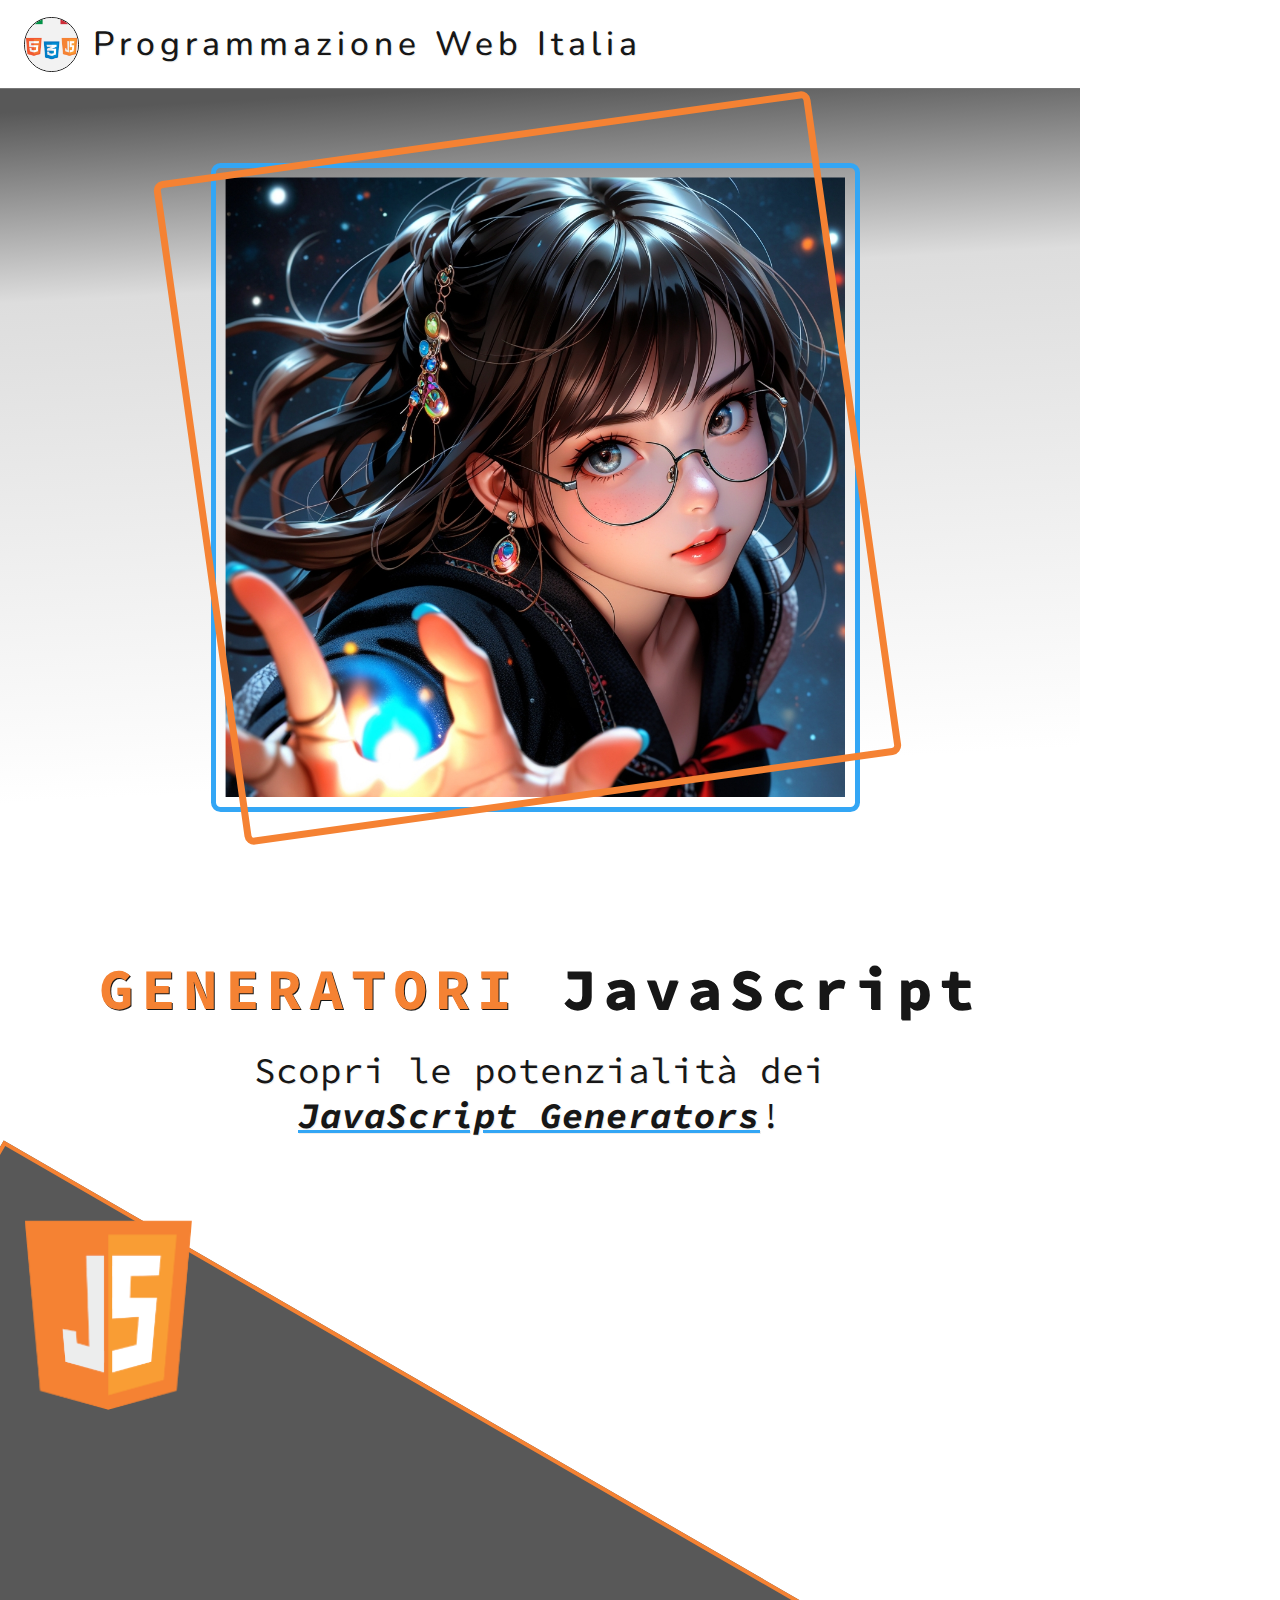
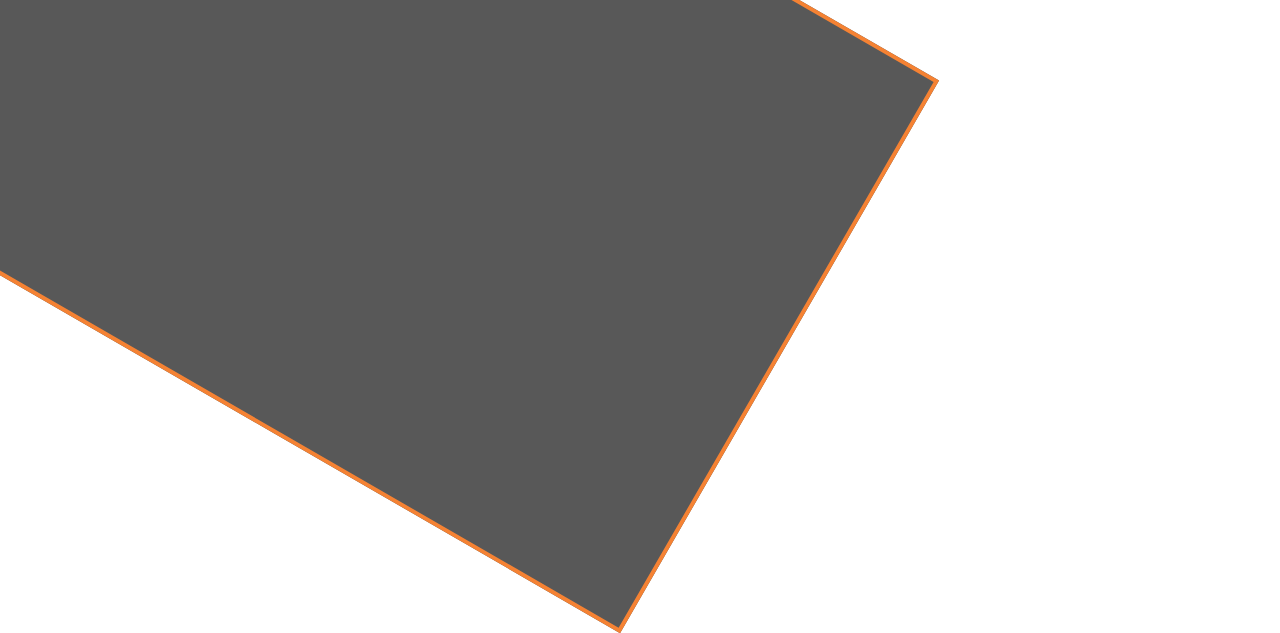
==== index.html @ 886243f4 "Template ver alpha done" ====
<!DOCTYPE html>
<html lang="it">
<head>
  <meta charset="UTF-8">
  <meta name="viewport" content="width=device-width, initial-scale=1.0">
  <base href="./">
  <title></title>
  <link rel="stylesheet" href="style.css">

  <link rel="preconnect" href="https://fonts.googleapis.com">
  <link rel="preconnect" href="https://fonts.gstatic.com" crossorigin>
  <link href="https://fonts.googleapis.com/css2?family=Nunito:ital,wght@0,200..1000;1,200..1000&display=swap" rel="stylesheet">
  <link href="https://fonts.googleapis.com/css2?family=Source+Code+Pro:ital,wght@0,200..900;1,200..900&display=swap" rel="stylesheet">

</head>
<body>
    <header>
      <img src="./imgs/logo.png" alt="">
      <span>Programmazione Web Italia</span>
    </header>
    <main>
      <div class="left">
        <h1><span>Generatori</span> JavaScript</h1>
        <h2>Scopri le potenzialità dei <br><em>JavaScript Generators</em>!</h2>
        <!-- <div>
          <a class="btn" href="">Scopri l'articolo!</a>
        </div> -->
      </div>
      <div class="right">
        <img src="./imgs/marisa.jpg" alt="">
        <div id="img"> </div>
      </div>
    </main>
    <footer>
      <img src="./imgs/icons/js-min.png" alt="">
      <span></span>
    </footer>
</body>
</html>
---- style.css ----
@import 'icons.css';

:root {
  --black: #171717;
  --gray: #585858;
  --white: #EEEEEE;
  --blue: #5180df;
  --red: #dd2e2e;
  --orange: #ca6303;
  --green: #3b6936;

  --html: #ef5931;
  --css: #00649e; /*#9e3a00*/
  --js: #f58233; /*33a6f5*/
  --eng: #f9bc10;
  --node: #026e00;
  --coding: #999999;
  --sec: #96d1f3;

  --topic: var(--js);
  --cipot: #33a6f5;

  --footer: #255877;
  --footer-height: 2.4rem;

  --small: .3rem;
  --medium: .7rem;
  --large: 1rem;
  --x-large: 2rem;

  --font-size-bigger: 2.4rem;
  --font-size-big: 1.4rem;
  --font-size-small: .75rem;

  --border-radius-small: .3rem;

  --first-color: var(--blue);
  --second-color: var(--orange);

  --doc-width: 1080px;
  --doc-height: 1350px;

  --css-property: #6f87c9;
  --css-value: #d85858;
}

.code {
  font-family: monospace;
  margin: var(--large) 0;

  color: var(--white);
  background-color: var(--black);
  width: 60%;
  border-radius: var(--border-radius-small);
  padding: var(--medium);
  border-left: 2px solid var(--gray);
  border-top: 2px solid var(--gray);

  span.css-property {
    color: var(--css-property);
  }
  span.css-value {
    color: var(--css-value);
  }
}

html {
  font-family: "Nunito", sans-serif;
  font-size: 24px;
}

body {
  padding: 0;
  margin: 0;
  color: var(--black);
  width: 100%;
  background-image: url('');
  background-repeat: no-repeat;
  background-position: 50% 0%;
  background-size: cover;
  position: relative;
}
body {
  height: var(--doc-height);
  width: var(--doc-width);
  overflow-y: hidden;

  display: flex;
  flex-direction: column;
  justify-content: space-between;

  background-color: transparent;

  /* background: rgb(88,88,88);
  background: linear-gradient(177deg, rgba(88,88,88,1) 12%, rgba(255,255,255,1) 25%) */
  
}


h1 {
  font-size: var(--font-size-bigger);
  line-height: 100%;
  margin: 0;
  text-shadow: 0 2px var(--white);
}

small {
  display: block;
  font-size: var(--font-size-small);
  font-weight: normal;
}

em {
  font-weight: bold;
  text-decoration: var(--cipot) underline;
}

li {
  list-style-type: none;
  margin: var(--large) 0;
}

a {
  color: inherit;
}



/*MAIN*/
main {
  display: flex;
  flex-direction: column-reverse;
  justify-content: space-around;
  align-items: center;
  flex-grow: 1;
  font-family: "Source Code Pro", monospace;
  text-shadow: 1px 1px var(--black);
  background: rgb(88,88,88);
  background: linear-gradient(177deg, rgba(88,88,88,1) 2%, rgba(221,221,221,1) 18%, rgba(255,255,255,0) 60%);
}
main h1 {
  text-shadow: 1px 1px var(--black);
  letter-spacing: 7px;
  margin-bottom: var(--medium);
}
main h2 {
  font-weight: 400;
  color: var(--black);
  text-shadow: 1px 1px var(--white);
}
main h2 span {
  font-weight: bold;
}
main h1 span {
  color: var(--topic);
  text-transform: uppercase;
}
main .left {
  margin-top: -5rem;
  text-align: center;
  margin-top: 1.2rem;
}
main .right {
  position: relative;
  margin-top: .7rem;
  margin-right: 0.4rem;
}
main img {
  position: relative;
  border: 5px solid var(--cipot);
  padding: .4rem;
  border-radius: .4rem;
  width: 620px;
  height: 620px;
}
main #img {
  position: absolute;
  top: -30px;
  left: -15px;
  width: 100%;
  height: 100%;
  border: 7px solid var(--topic);
  border-radius: .4rem;
  transform: rotate( -8deg);
  pointer-events: none;
}

main a {
  background: red;
  display: inline-block;
  padding: 0.2rem 1.2rem;
  color: white;
  text-decoration: none;
  text-shadow: 1px 1px var(--black);
}

header {
  display: flex;
  justify-content: flex-start;
  align-items: center;
  padding: 0.7rem 1rem;
  background-color: transparent;
  color: var(--black);
  font-weight: 500;
  text-shadow: 1px 1px var(--white);
  border-bottom: 1px solid #777

}
header img {
  width: 2.2rem;
  margin-right: 0.6rem;
  border-radius: 50%;
  border: 1px solid var(--black);
}
header span {
  font-size: 1.4rem;
  letter-spacing: 5px;
}


footer {
  height: 14vh;
}
footer img {
  z-index: 999;
  position: relative;
  height: 8rem;
  margin: 0.5rem 1rem;
  bottom: .7rem;
}
footer span {
  display: block;
  height: 70vh;
  transform: rotate(28deg);
  background: var(--gray);
  border: 4px solid var(--topic);
  transform: rotate(30deg) translate(-22%, 7%);
}
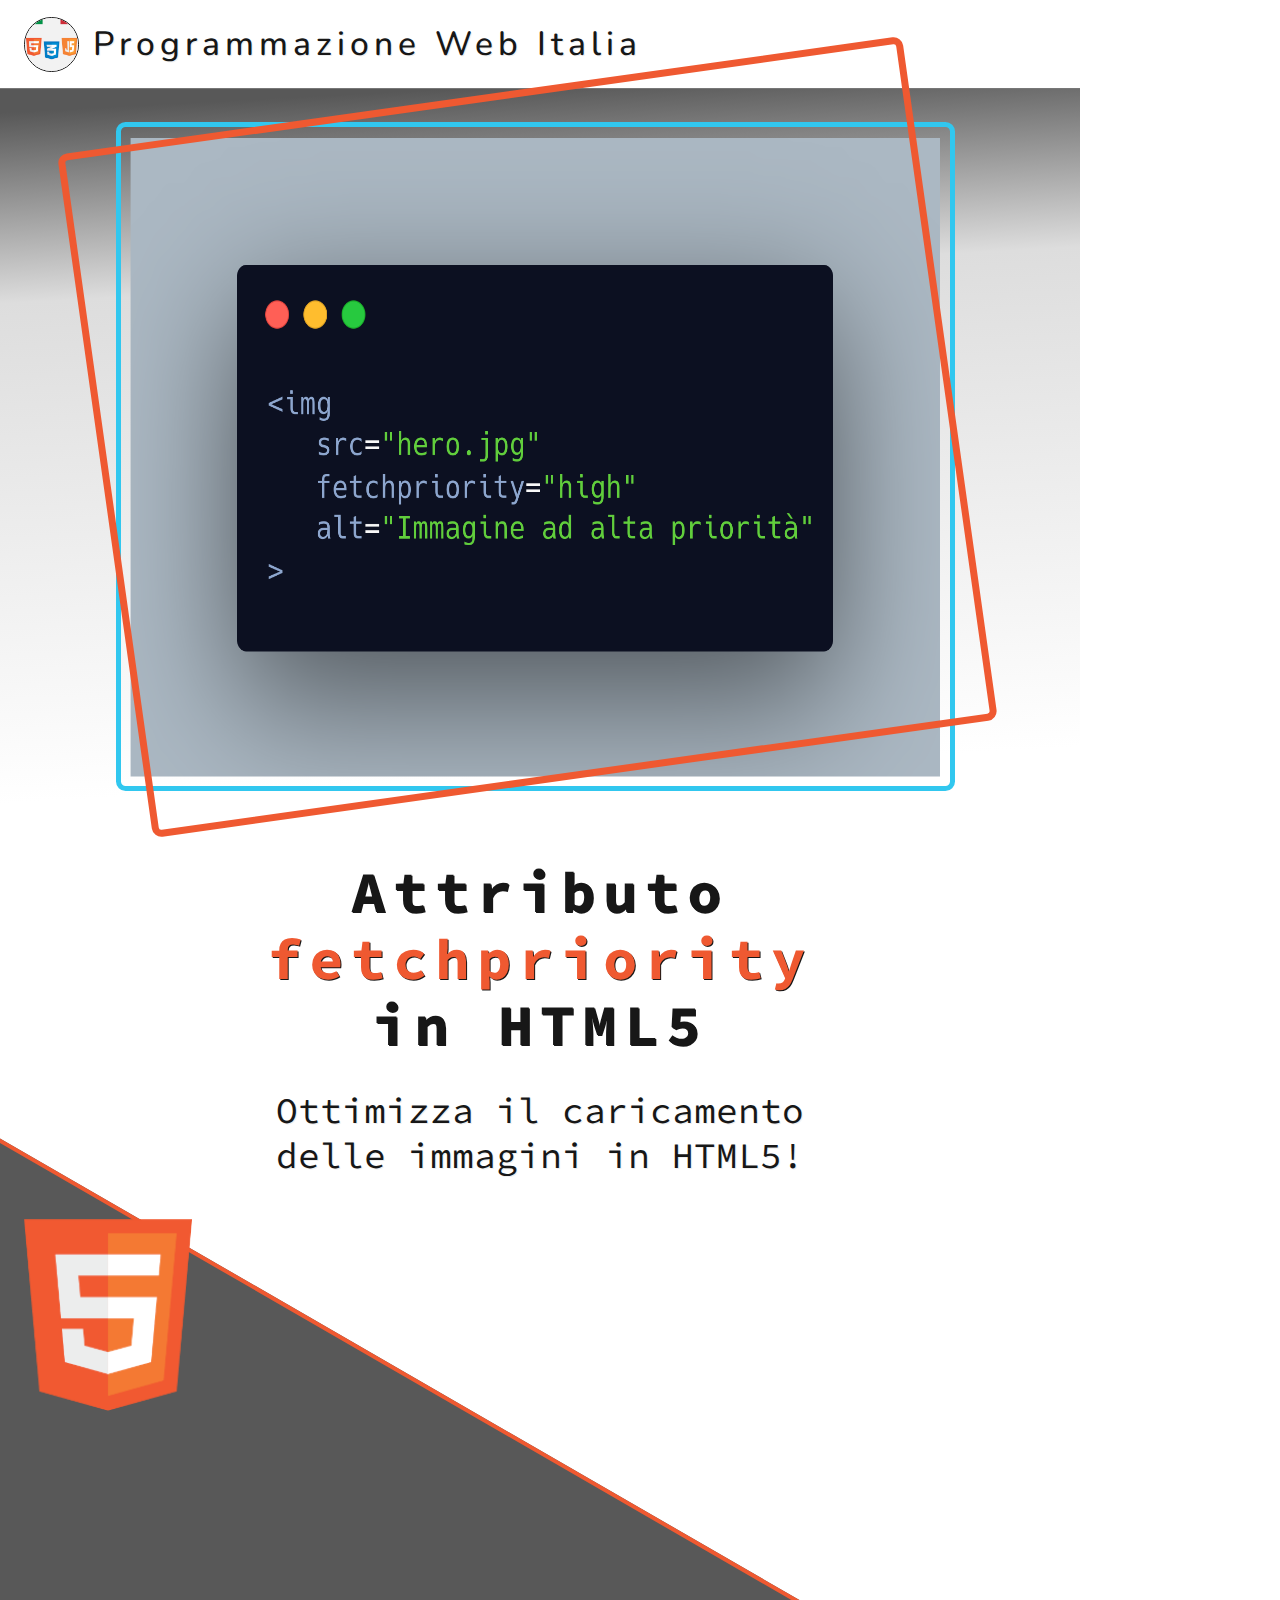
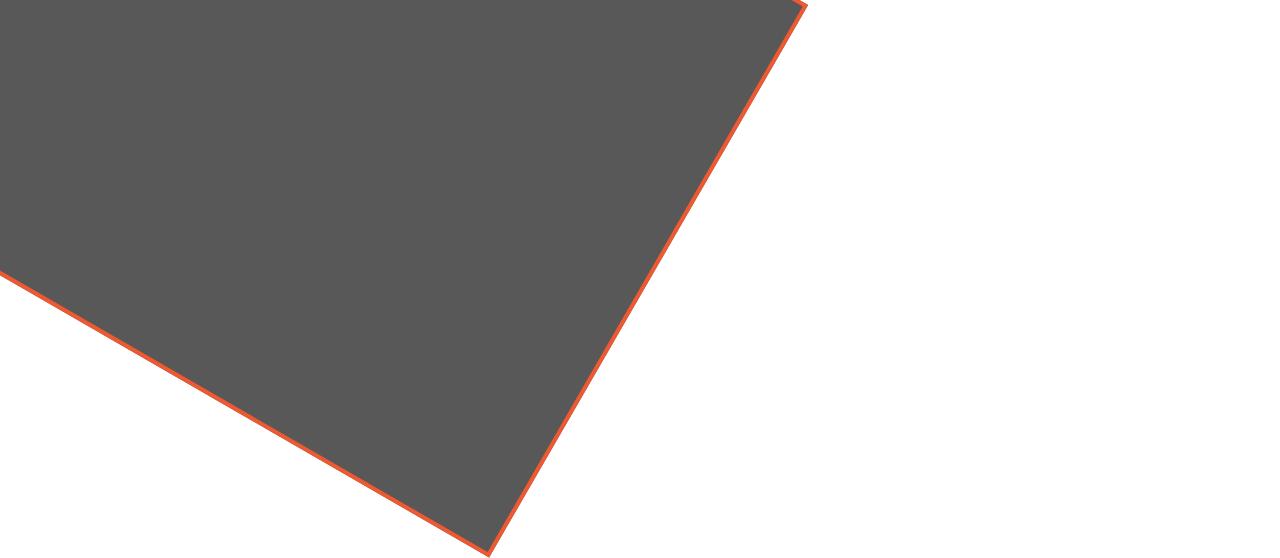
==== commit b4db5f07: "Done" ====
--- a/index.html
+++ b/index.html
@@ -20,19 +20,19 @@
     </header>
     <main>
       <div class="left">
-        <h1><span>Generatori</span> JavaScript</h1>
-        <h2>Scopri le potenzialità dei <br><em>JavaScript Generators</em>!</h2>
+        <h1>Attributo <br><span>fetchpriority</span> <br>in HTML5</h1>
+        <h2>Ottimizza il caricamento <br>delle immagini in HTML5!</h2>
         <!-- <div>
           <a class="btn" href="">Scopri l'articolo!</a>
         </div> -->
       </div>
       <div class="right">
-        <img src="./imgs/marisa.jpg" alt="">
+        <img src="./imgs/carbon.png" alt="">
         <div id="img"> </div>
       </div>
     </main>
     <footer>
-      <img src="./imgs/icons/js-min.png" alt="">
+      <img src="./imgs/icons/html-min.png" alt="">
       <span></span>
     </footer>
 </body>
--- a/style.css
+++ b/style.css
@@ -9,7 +9,7 @@
   --orange: #ca6303;
   --green: #3b6936;
 
-  --html: #ef5931;
+  --html: #ef5931; /*#ef5931*/
   --css: #00649e; /*#9e3a00*/
   --js: #f58233; /*33a6f5*/
   --eng: #f9bc10;
@@ -17,8 +17,8 @@
   --coding: #999999;
   --sec: #96d1f3;
 
-  --topic: var(--js);
-  --cipot: #33a6f5;
+  --topic: var(--html);
+  --cipot: #31C7EF;
 
   --footer: #255877;
   --footer-height: 2.4rem;
@@ -142,6 +142,7 @@
   text-shadow: 1px 1px var(--black);
   letter-spacing: 7px;
   margin-bottom: var(--medium);
+  line-height: 115%;
 }
 main h2 {
   font-weight: 400;
@@ -153,7 +154,6 @@
 }
 main h1 span {
   color: var(--topic);
-  text-transform: uppercase;
 }
 main .left {
   margin-top: -5rem;
@@ -170,8 +170,8 @@
   border: 5px solid var(--cipot);
   padding: .4rem;
   border-radius: .4rem;
-  width: 620px;
-  height: 620px;
+  width: 810px;
+  height: 640px;
 }
 main #img {
   position: absolute;
@@ -234,5 +234,5 @@
   transform: rotate(28deg);
   background: var(--gray);
   border: 4px solid var(--topic);
-  transform: rotate(30deg) translate(-22%, 7%);
+  transform: rotate(30deg) translate(-36%, 7%)
 }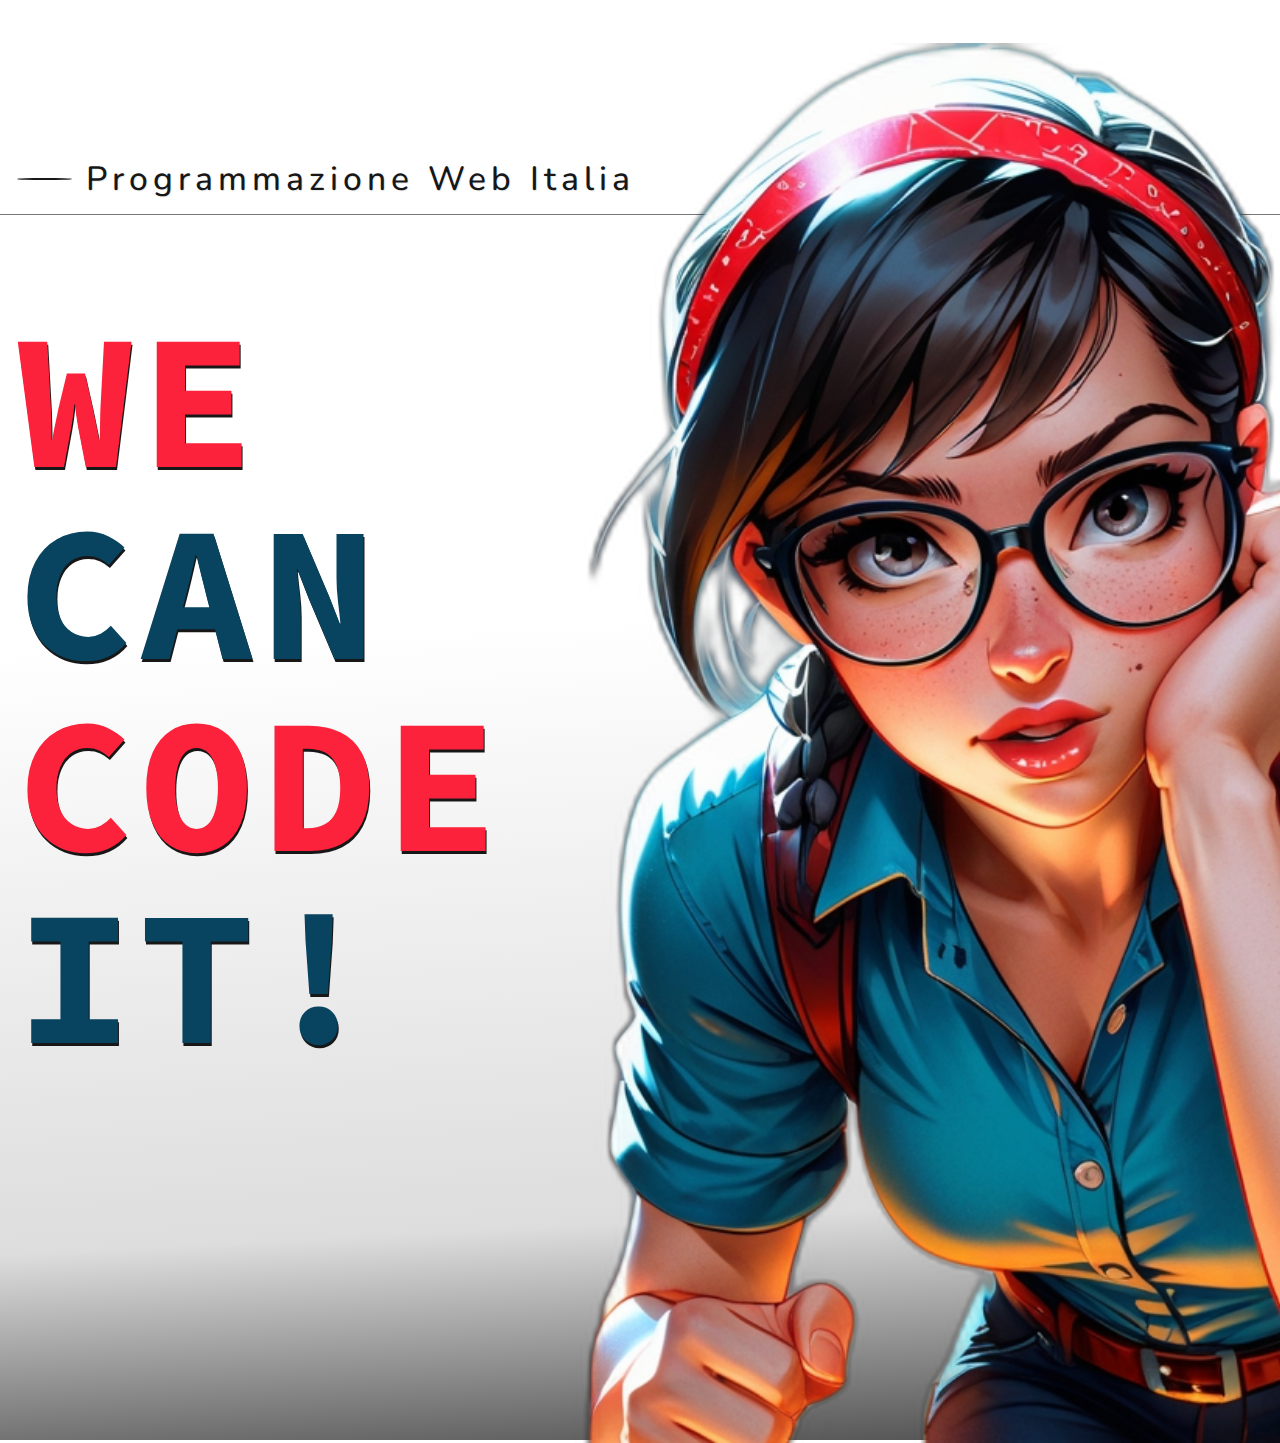
==== commit d779e25d: "LIttle changes" ====
--- a/index.html
+++ b/index.html
@@ -15,26 +15,26 @@
 </head>
 <body>
     <header>
-      <img src="./imgs/logo.png" alt="">
+      <img src="./imgs/logo2.png" alt="">
       <span>Programmazione Web Italia</span>
     </header>
     <main>
       <div class="left">
-        <h1>Attributo <br><span>fetchpriority</span> <br>in HTML5</h1>
-        <h2>Ottimizza il caricamento <br>delle immagini in HTML5!</h2>
+        <h1><span>We</span><br> can<br><span>code</span><br> it!</h1>
+        <!--<h2>Scopri le potenzialità dei <br><em>JavaScript Generators</em>!</h2> -->
         <!-- <div>
           <a class="btn" href="">Scopri l'articolo!</a>
         </div> -->
       </div>
       <div class="right">
-        <img src="./imgs/carbon.png" alt="">
-        <div id="img"> </div>
+        <img src="./imgs/marisa-can-do-it.png" alt="">
+        <!-- <div id="img"> </div> -->
       </div>
     </main>
-    <footer>
-      <img src="./imgs/icons/html-min.png" alt="">
+<!--     <footer>
+      <img src="./imgs/icons/js-min.png" alt="">
       <span></span>
-    </footer>
+    </footer> -->
 </body>
 </html>
 
--- a/style.css
+++ b/style.css
@@ -9,7 +9,7 @@
   --orange: #ca6303;
   --green: #3b6936;
 
-  --html: #ef5931; /*#ef5931*/
+  --html: #ef5931;
   --css: #00649e; /*#9e3a00*/
   --js: #f58233; /*33a6f5*/
   --eng: #f9bc10;
@@ -17,8 +17,8 @@
   --coding: #999999;
   --sec: #96d1f3;
 
-  --topic: var(--html);
-  --cipot: #31C7EF;
+  --topic: var(--js);
+  --cipot: #33a6f5;
 
   --footer: #255877;
   --footer-height: 2.4rem;
@@ -37,8 +37,8 @@
   --first-color: var(--blue);
   --second-color: var(--orange);
 
-  --doc-width: 1080px;
-  --doc-height: 1350px;
+  --doc-width: 1440px;
+  --doc-height: 1440px;
 
   --css-property: #6f87c9;
   --css-value: #d85858;
@@ -83,7 +83,7 @@
 body {
   height: var(--doc-height);
   width: var(--doc-width);
-  overflow-y: hidden;
+  overflow: hidden;
 
   display: flex;
   flex-direction: column;
@@ -128,21 +128,26 @@
 
 /*MAIN*/
 main {
+  padding: .7rem;
   display: flex;
-  flex-direction: column-reverse;
-  justify-content: space-around;
+  justify-content: space-between;
   align-items: center;
   flex-grow: 1;
   font-family: "Source Code Pro", monospace;
   text-shadow: 1px 1px var(--black);
+
   background: rgb(88,88,88);
-  background: linear-gradient(177deg, rgba(88,88,88,1) 2%, rgba(221,221,221,1) 18%, rgba(255,255,255,0) 60%);
+  background: linear-gradient(177deg, rgba(255,255,255,0) 40%, rgba(221,221,221,1) 82%, rgba(88,88,88,1) 98%)
 }
 main h1 {
-  text-shadow: 1px 1px var(--black);
+  text-shadow: 1px 3px var(--black);
   letter-spacing: 7px;
   margin-bottom: var(--medium);
-  line-height: 115%;
+
+  font-size: 8rem;
+  text-transform: uppercase;
+
+  color: #08435f;
 }
 main h2 {
   font-weight: 400;
@@ -153,29 +158,25 @@
   font-weight: bold;
 }
 main h1 span {
-  color: var(--topic);
+  color: #FD223B;
+  text-transform: uppercase;
 }
 main .left {
   margin-top: -5rem;
-  text-align: center;
-  margin-top: 1.2rem;
 }
 main .right {
-  position: relative;
-  margin-top: .7rem;
-  margin-right: 0.4rem;
+
 }
 main img {
-  position: relative;
-  border: 5px solid var(--cipot);
-  padding: .4rem;
-  border-radius: .4rem;
-  width: 810px;
-  height: 640px;
+  position: absolute;
+  width: 1400px;
+  height: 1400px;
+  left: 27%;
+  top: 3%;
 }
 main #img {
   position: absolute;
-  top: -30px;
+  top: -15px;
   left: -15px;
   width: 100%;
   height: 100%;
@@ -198,13 +199,16 @@
   display: flex;
   justify-content: flex-start;
   align-items: center;
-  padding: 0.7rem 1rem;
+  height: 4vh;
+  padding: .7rem;
   background-color: transparent;
   color: var(--black);
   font-weight: 500;
   text-shadow: 1px 1px var(--white);
-  border-bottom: 1px solid #777
-
+  border-bottom: 1px solid #777;
+
+  position: relative;
+  top: 10%;
 }
 header img {
   width: 2.2rem;
@@ -224,15 +228,15 @@
 footer img {
   z-index: 999;
   position: relative;
-  height: 8rem;
-  margin: 0.5rem 1rem;
-  bottom: .7rem;
+  height: 7rem;
+  margin: 0.5rem;
+  bottom: 6.3rem;
 }
 footer span {
   display: block;
-  height: 70vh;
+  height: 75vh;
   transform: rotate(28deg);
   background: var(--gray);
   border: 4px solid var(--topic);
-  transform: rotate(30deg) translate(-36%, 7%)
+  transform: rotate(35deg) translate(-15%, 10%);
 }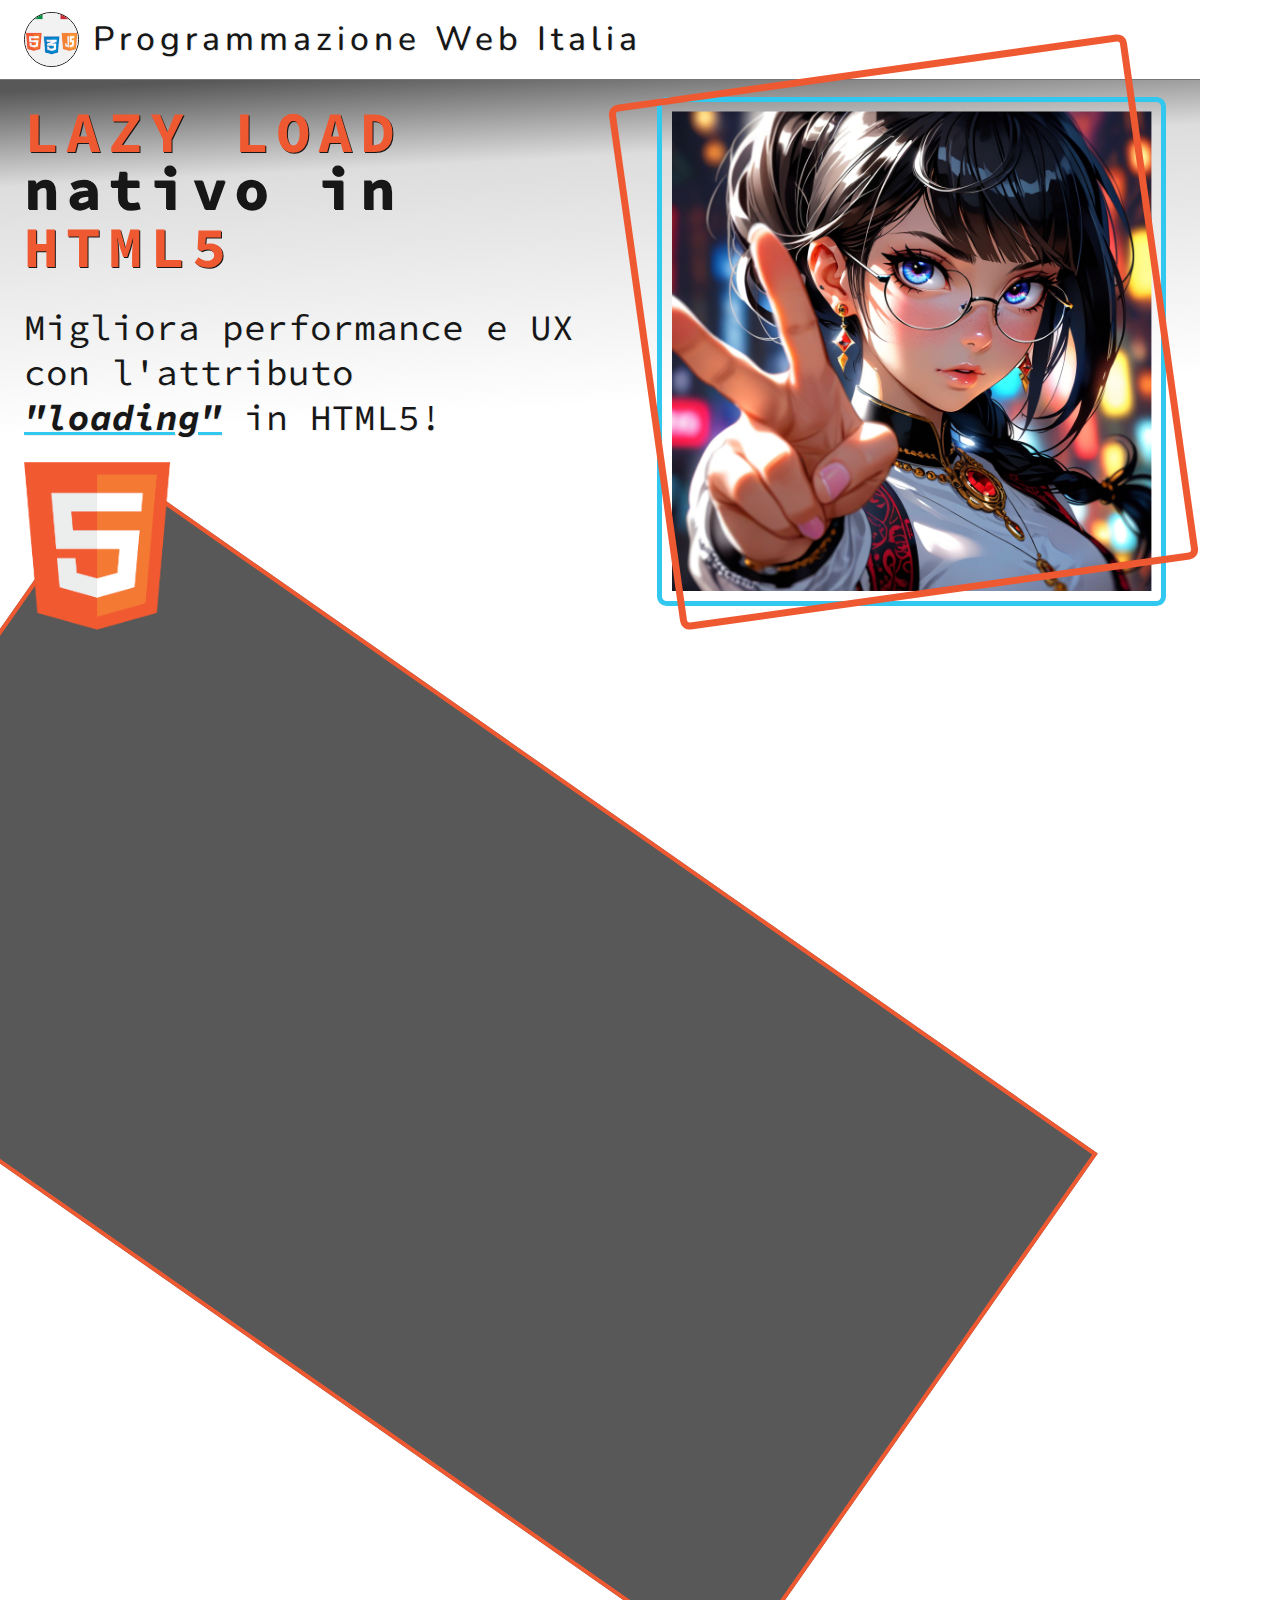
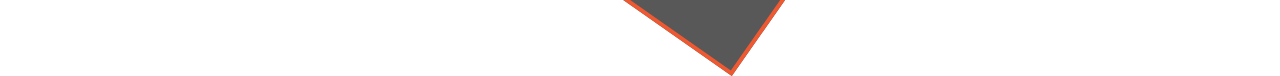
==== commit c3d5bcdd: "done" ====
--- a/index.html
+++ b/index.html
@@ -15,26 +15,26 @@
 </head>
 <body>
     <header>
-      <img src="./imgs/logo2.png" alt="">
+      <img src="./imgs/logo-min.png" alt="">
       <span>Programmazione Web Italia</span>
     </header>
     <main>
       <div class="left">
-        <h1><span>We</span><br> can<br><span>code</span><br> it!</h1>
-        <!--<h2>Scopri le potenzialità dei <br><em>JavaScript Generators</em>!</h2> -->
+        <h1><span>Lazy load</span> nativo in <br><span>HTML5</span></h1>
+        <h2>Migliora performance e UX <br>con l'attributo<br><em> "loading"</em> in HTML5!</h2>
         <!-- <div>
           <a class="btn" href="">Scopri l'articolo!</a>
         </div> -->
       </div>
       <div class="right">
-        <img src="./imgs/marisa-can-do-it.png" alt="">
-        <!-- <div id="img"> </div> -->
+        <img src="./imgs/marisa.jpg" alt="">
+        <div id="img"> </div>
       </div>
     </main>
-<!--     <footer>
-      <img src="./imgs/icons/js-min.png" alt="">
+    <footer>
+      <img src="./imgs/icons/html-min.png" alt="">
       <span></span>
-    </footer> -->
+    </footer>
 </body>
 </html>
 
--- a/style.css
+++ b/style.css
@@ -9,7 +9,7 @@
   --orange: #ca6303;
   --green: #3b6936;
 
-  --html: #ef5931;
+  --html: #ef5931; /*#31C7EF*/
   --css: #00649e; /*#9e3a00*/
   --js: #f58233; /*33a6f5*/
   --eng: #f9bc10;
@@ -17,8 +17,8 @@
   --coding: #999999;
   --sec: #96d1f3;
 
-  --topic: var(--js);
-  --cipot: #33a6f5;
+  --topic: var(--html);
+  --cipot: #31C7EF;
 
   --footer: #255877;
   --footer-height: 2.4rem;
@@ -37,8 +37,8 @@
   --first-color: var(--blue);
   --second-color: var(--orange);
 
-  --doc-width: 1440px;
-  --doc-height: 1440px;
+  --doc-width: 1200px;
+  --doc-height: 630px;
 
   --css-property: #6f87c9;
   --css-value: #d85858;
@@ -83,7 +83,6 @@
 body {
   height: var(--doc-height);
   width: var(--doc-width);
-  overflow: hidden;
 
   display: flex;
   flex-direction: column;
@@ -128,26 +127,21 @@
 
 /*MAIN*/
 main {
-  padding: .7rem;
   display: flex;
   justify-content: space-between;
   align-items: center;
+  padding: 0 1rem;
   flex-grow: 1;
   font-family: "Source Code Pro", monospace;
   text-shadow: 1px 1px var(--black);
 
   background: rgb(88,88,88);
-  background: linear-gradient(177deg, rgba(255,255,255,0) 40%, rgba(221,221,221,1) 82%, rgba(88,88,88,1) 98%)
+  background: linear-gradient(177deg, rgba(88,88,88,1) 2%, rgba(221,221,221,1) 18%, rgba(255,255,255,0) 60%)
 }
 main h1 {
-  text-shadow: 1px 3px var(--black);
+  text-shadow: 1px 1px var(--black);
   letter-spacing: 7px;
   margin-bottom: var(--medium);
-
-  font-size: 8rem;
-  text-transform: uppercase;
-
-  color: #08435f;
 }
 main h2 {
   font-weight: 400;
@@ -158,25 +152,28 @@
   font-weight: bold;
 }
 main h1 span {
-  color: #FD223B;
+  color: var(--topic);
   text-transform: uppercase;
 }
 main .left {
   margin-top: -5rem;
 }
 main .right {
-
+  position: relative;
+  margin-top: .7rem;
+  margin-right: 0.4rem;
 }
 main img {
-  position: absolute;
-  width: 1400px;
-  height: 1400px;
-  left: 27%;
-  top: 3%;
+  position: relative;
+  border: 5px solid var(--cipot);
+  padding: .4rem;
+  border-radius: .4rem;
+  width: 480px;
+  height: 480px;
 }
 main #img {
   position: absolute;
-  top: -15px;
+  top: -30px;
   left: -15px;
   width: 100%;
   height: 100%;
@@ -199,16 +196,14 @@
   display: flex;
   justify-content: flex-start;
   align-items: center;
-  height: 4vh;
-  padding: .7rem;
+  height: 10vh;
+  padding: 0.5rem 1rem;
   background-color: transparent;
   color: var(--black);
   font-weight: 500;
   text-shadow: 1px 1px var(--white);
-  border-bottom: 1px solid #777;
-
-  position: relative;
-  top: 10%;
+  border-bottom: 1px solid #777
+
 }
 header img {
   width: 2.2rem;
@@ -229,14 +224,14 @@
   z-index: 999;
   position: relative;
   height: 7rem;
-  margin: 0.5rem;
-  bottom: 6.3rem;
+  margin: 0.5rem 1rem;
+  bottom: 6.8rem;
 }
 footer span {
   display: block;
-  height: 75vh;
+  height: 70vh;
   transform: rotate(28deg);
   background: var(--gray);
   border: 4px solid var(--topic);
-  transform: rotate(35deg) translate(-15%, 10%);
+  transform: rotate(35deg) translate(-15%, 8%);
 }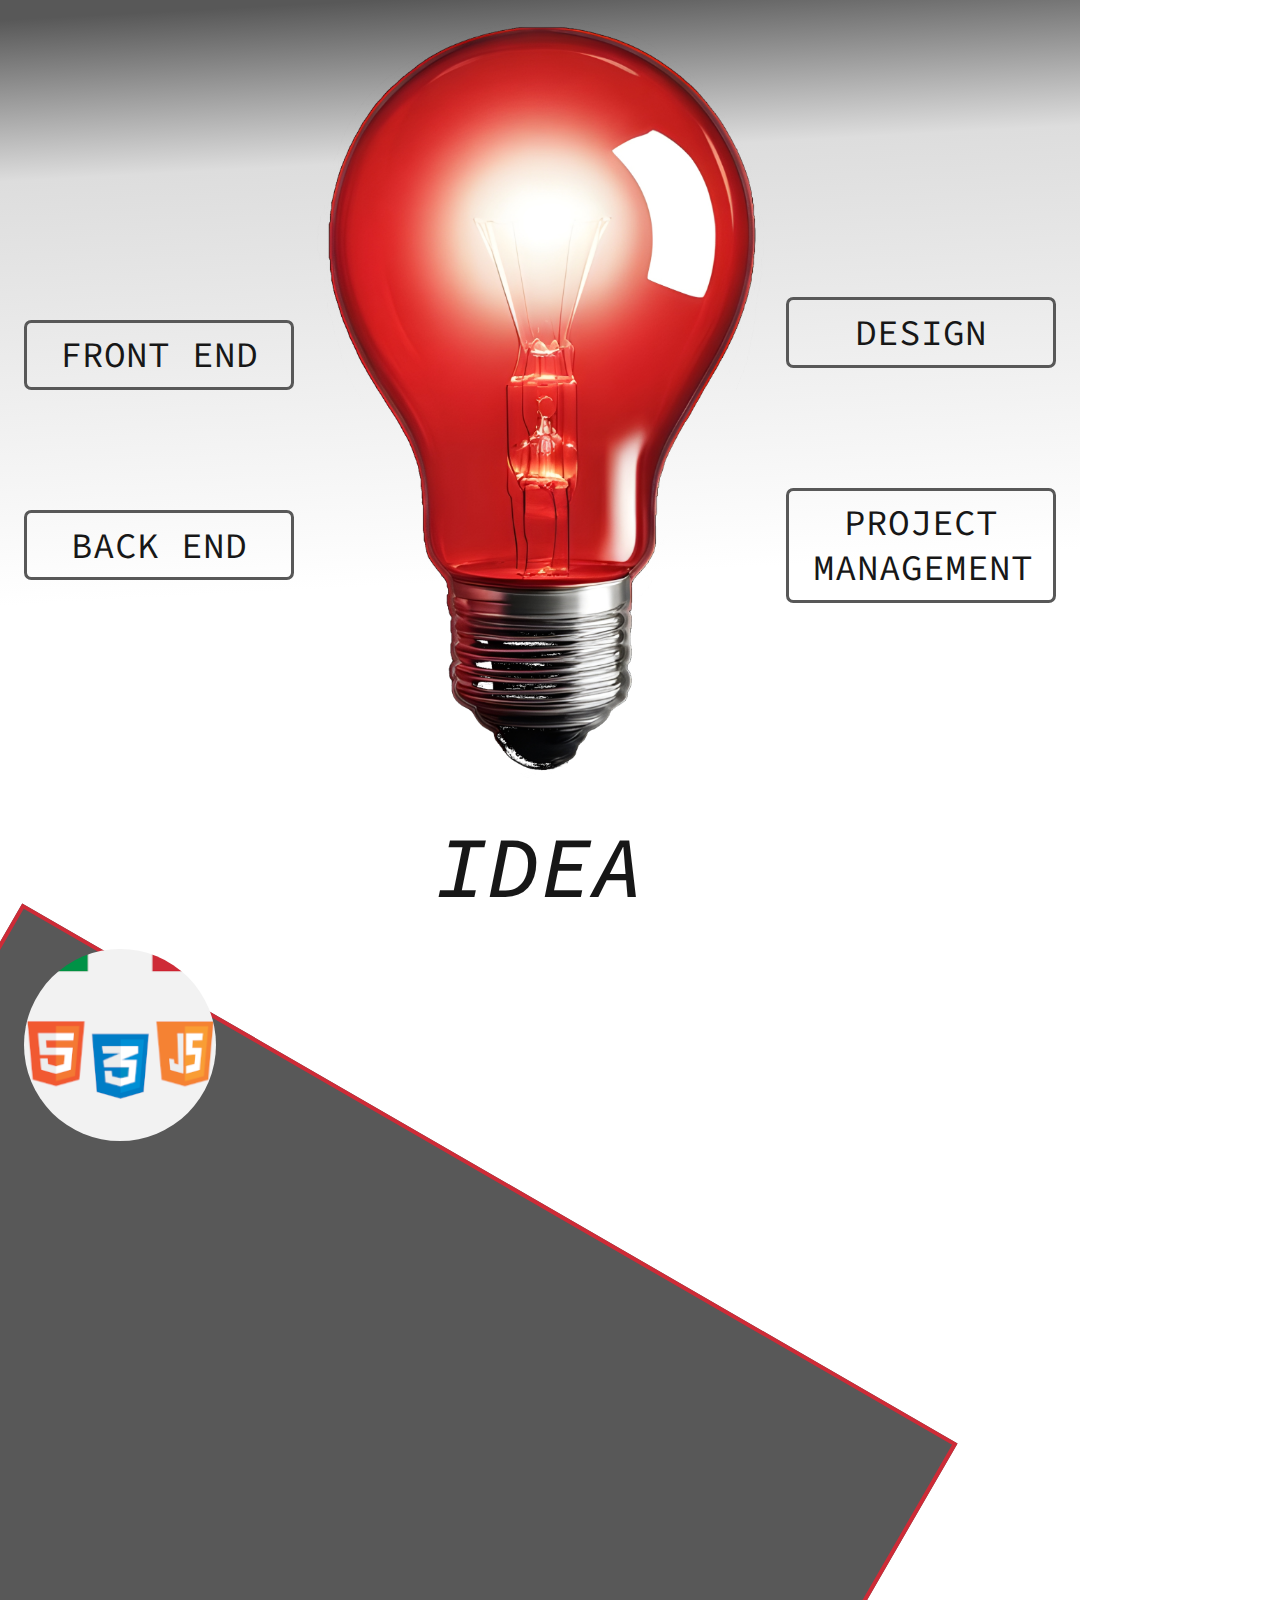
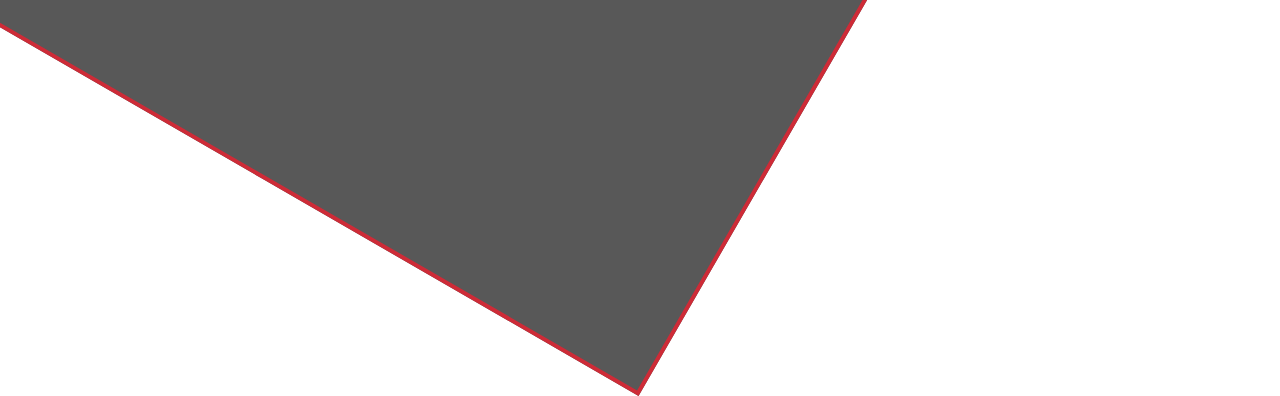
==== commit d62066a1: "Done" ====
--- a/index.html
+++ b/index.html
@@ -14,25 +14,24 @@
 
 </head>
 <body>
-    <header>
-      <img src="./imgs/logo-min.png" alt="">
-      <span>Programmazione Web Italia</span>
-    </header>
     <main>
-      <div class="left">
-        <h1><span>Lazy load</span> nativo in <br><span>HTML5</span></h1>
-        <h2>Migliora performance e UX <br>con l'attributo<br><em> "loading"</em> in HTML5!</h2>
-        <!-- <div>
-          <a class="btn" href="">Scopri l'articolo!</a>
-        </div> -->
+      <div class="image">
+        <img src="./imgs/lamp1.png" alt="">
+        <p>IDEA</p>
       </div>
-      <div class="right">
-        <img src="./imgs/marisa.jpg" alt="">
-        <div id="img"> </div>
+      <div class="labels">
+        <div class="right">
+          <div class="label">Front end</div>
+          <div class="label">Back end</div>
+        </div>
+        <div class="left">
+          <div class="label">Design</div>
+          <div class="label">Project management</div>
+        </div>
       </div>
     </main>
     <footer>
-      <img src="./imgs/icons/html-min.png" alt="">
+      <img src="./imgs/logo.png" alt="">
       <span></span>
     </footer>
 </body>
--- a/style.css
+++ b/style.css
@@ -9,7 +9,7 @@
   --orange: #ca6303;
   --green: #3b6936;
 
-  --html: #ef5931; /*#31C7EF*/
+  --html: #ef5931;
   --css: #00649e; /*#9e3a00*/
   --js: #f58233; /*33a6f5*/
   --eng: #f9bc10;
@@ -17,8 +17,8 @@
   --coding: #999999;
   --sec: #96d1f3;
 
-  --topic: var(--html);
-  --cipot: #31C7EF;
+  --topic: #CE2B37;
+  --cipot: #33a6f5;
 
   --footer: #255877;
   --footer-height: 2.4rem;
@@ -30,15 +30,15 @@
 
   --font-size-bigger: 2.4rem;
   --font-size-big: 1.4rem;
-  --font-size-small: .75rem;
+  --font-size-small: 1rem;
 
   --border-radius-small: .3rem;
 
   --first-color: var(--blue);
   --second-color: var(--orange);
 
-  --doc-width: 1200px;
-  --doc-height: 630px;
+  --doc-width: 1080px;
+  --doc-height: 1080px;
 
   --css-property: #6f87c9;
   --css-value: #d85858;
@@ -83,6 +83,7 @@
 body {
   height: var(--doc-height);
   width: var(--doc-width);
+  overflow-y: hidden;
 
   display: flex;
   flex-direction: column;
@@ -105,8 +106,10 @@
 
 small {
   display: block;
-  font-size: var(--font-size-small);
+  font-size: 1.5rem;
   font-weight: normal;
+  position: absolute;
+  top: 86%;
 }
 
 em {
@@ -128,15 +131,13 @@
 /*MAIN*/
 main {
   display: flex;
-  justify-content: space-between;
-  align-items: center;
-  padding: 0 1rem;
+  flex-direction: column-reverse;
+  justify-content: space-around;
+  align-items: center;
   flex-grow: 1;
   font-family: "Source Code Pro", monospace;
-  text-shadow: 1px 1px var(--black);
-
   background: rgb(88,88,88);
-  background: linear-gradient(177deg, rgba(88,88,88,1) 2%, rgba(221,221,221,1) 18%, rgba(255,255,255,0) 60%)
+  background: linear-gradient(177deg, rgba(88,88,88,1) 2%, rgba(221,221,221,1) 18%, rgba(255,255,255,0) 60%);
 }
 main h1 {
   text-shadow: 1px 1px var(--black);
@@ -155,21 +156,22 @@
   color: var(--topic);
   text-transform: uppercase;
 }
-main .left {
+/* main .left {
   margin-top: -5rem;
+  text-align: center;
+  margin-top: 1.2rem;
 }
 main .right {
   position: relative;
   margin-top: .7rem;
   margin-right: 0.4rem;
-}
+} */
 main img {
   position: relative;
-  border: 5px solid var(--cipot);
   padding: .4rem;
   border-radius: .4rem;
-  width: 480px;
-  height: 480px;
+  width: auto;
+  height: 760px;
 }
 main #img {
   position: absolute;
@@ -196,8 +198,7 @@
   display: flex;
   justify-content: flex-start;
   align-items: center;
-  height: 10vh;
-  padding: 0.5rem 1rem;
+  padding: 0.7rem 1rem;
   background-color: transparent;
   color: var(--black);
   font-weight: 500;
@@ -223,9 +224,10 @@
 footer img {
   z-index: 999;
   position: relative;
-  height: 7rem;
+  height: 8rem;
   margin: 0.5rem 1rem;
-  bottom: 6.8rem;
+  bottom: .7rem;
+  border-radius: 50%;
 }
 footer span {
   display: block;
@@ -233,5 +235,46 @@
   transform: rotate(28deg);
   background: var(--gray);
   border: 4px solid var(--topic);
-  transform: rotate(35deg) translate(-15%, 8%);
+  transform: rotate(30deg) translate(-19%, 10%);
+}
+
+
+.image {
+  width: 100%;
+  height: 100%;
+  display: flex;
+  justify-content: center;
+  align-items: center;
+ flex-direction: column;
+}
+.image p {
+  font-size: 3.6rem;
+  margin: 1rem;
+  font-weight: 500;
+  font-style: italic;
+}
+
+.labels {
+  width: 100%;
+  height: 100%;
+  position: absolute;
+  top: -90px;
+  display: flex;
+  justify-content: space-between;
+  align-items: center;
+}
+.label {
+  border: 3px solid var(--gray);
+  padding: 0.4rem 1rem;
+  margin: 5rem 1rem;
+  text-align: center;
+  text-transform: uppercase;
+  font-size: 1.5rem;
+  border-radius: .3rem;
+  width: 9rem;
+}
+
+
+#spaghetti {
+
 }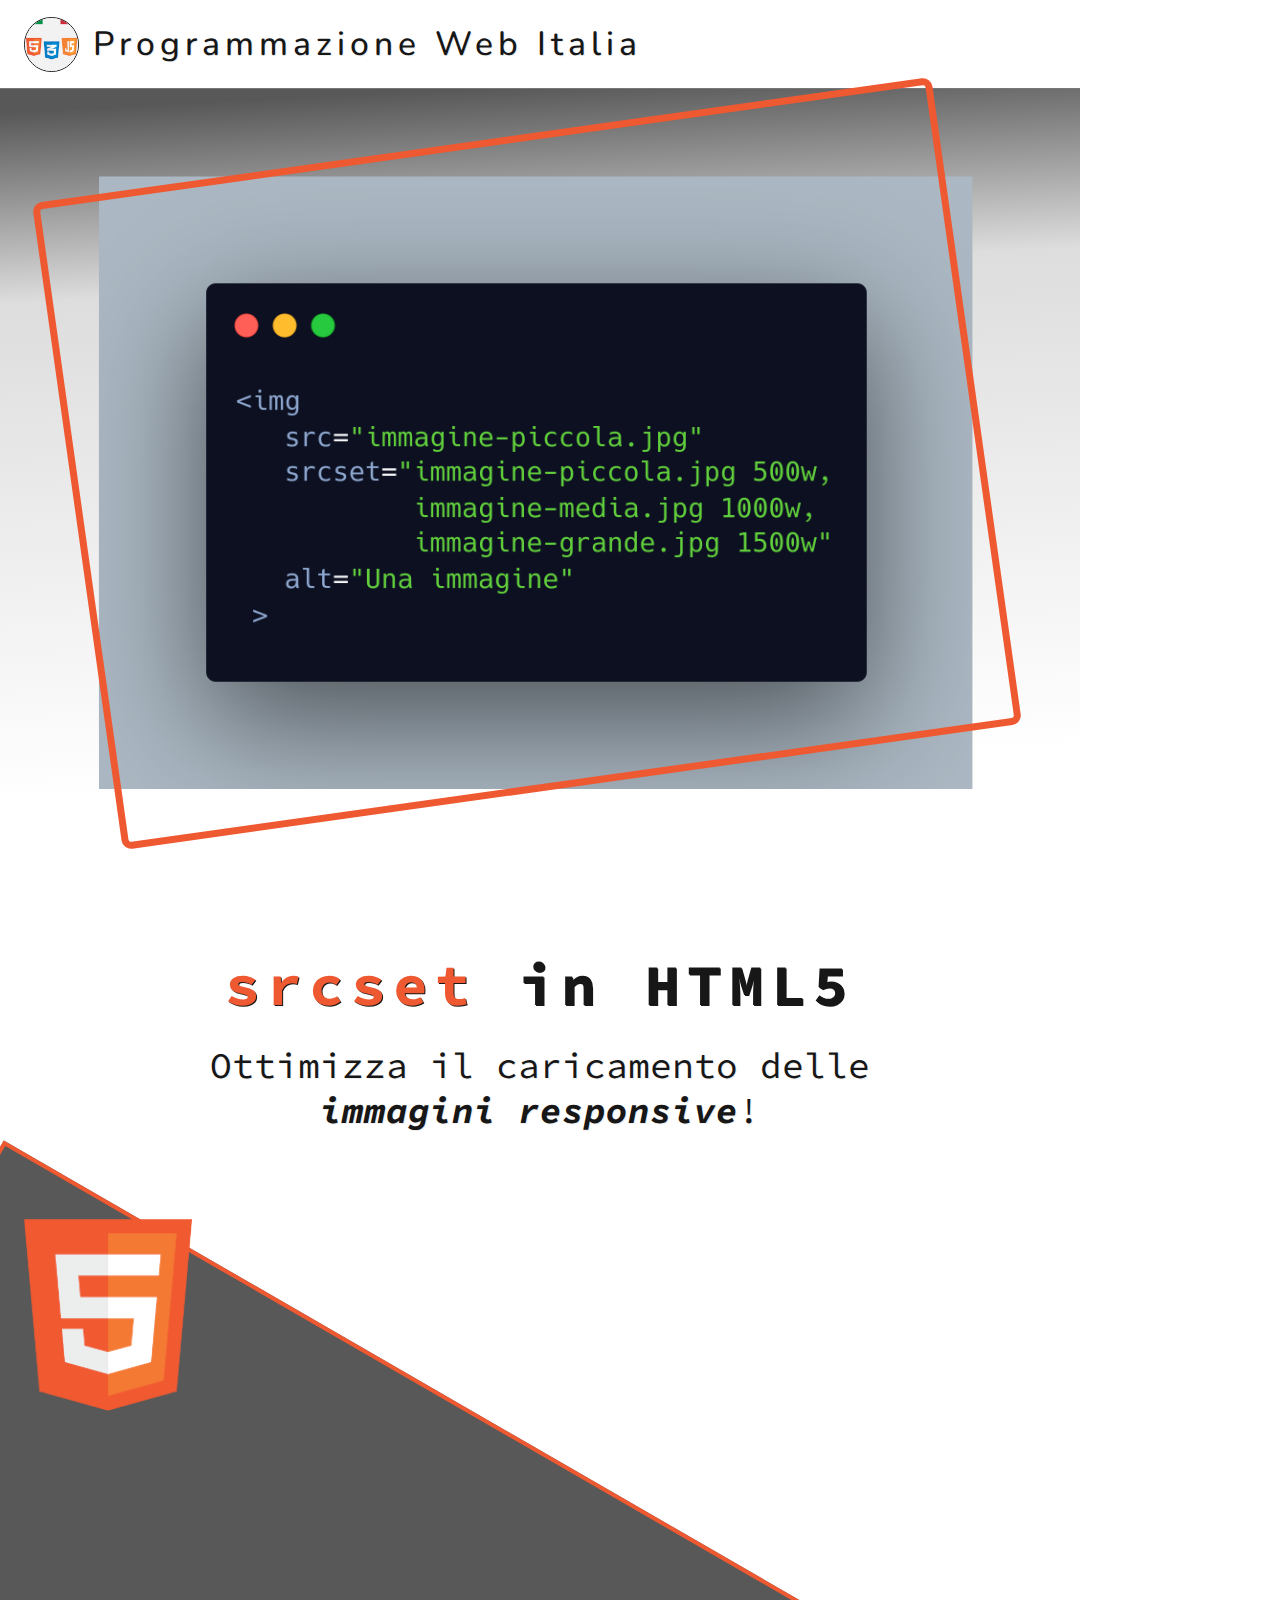
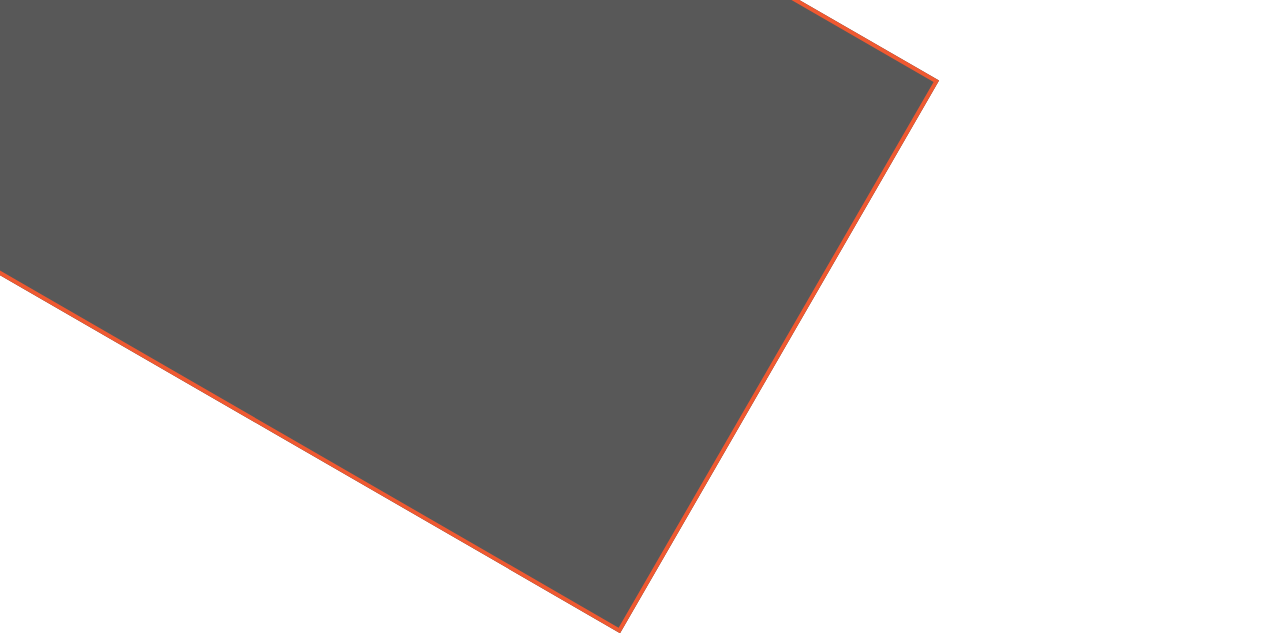
==== commit fccbbd76: "Done" ====
--- a/index.html
+++ b/index.html
@@ -14,24 +14,25 @@
 
 </head>
 <body>
+    <header>
+      <img src="./imgs/logo.png" alt="">
+      <span>Programmazione Web Italia</span>
+    </header>
     <main>
-      <div class="image">
-        <img src="./imgs/lamp1.png" alt="">
-        <p>IDEA</p>
+      <div class="left">
+        <h1><span>srcset</span> in HTML5</h1>
+        <h2>Ottimizza il caricamento delle <br><em>immagini responsive</em>!</h2>
+        <!-- <div>
+          <a class="btn" href="">Scopri l'articolo!</a>
+        </div> -->
       </div>
-      <div class="labels">
-        <div class="right">
-          <div class="label">Front end</div>
-          <div class="label">Back end</div>
-        </div>
-        <div class="left">
-          <div class="label">Design</div>
-          <div class="label">Project management</div>
-        </div>
+      <div class="right">
+        <img src="./imgs/carbon.png" alt="">
+        <div id="img"> </div>
       </div>
     </main>
     <footer>
-      <img src="./imgs/logo.png" alt="">
+      <img src="./imgs/icons/html-min.png" alt="">
       <span></span>
     </footer>
 </body>
--- a/style.css
+++ b/style.css
@@ -17,8 +17,8 @@
   --coding: #999999;
   --sec: #96d1f3;
 
-  --topic: #CE2B37;
-  --cipot: #33a6f5;
+  --topic: var(--html);
+  --cipot: ##3C7EF;
 
   --footer: #255877;
   --footer-height: 2.4rem;
@@ -30,7 +30,7 @@
 
   --font-size-bigger: 2.4rem;
   --font-size-big: 1.4rem;
-  --font-size-small: 1rem;
+  --font-size-small: .75rem;
 
   --border-radius-small: .3rem;
 
@@ -38,7 +38,7 @@
   --second-color: var(--orange);
 
   --doc-width: 1080px;
-  --doc-height: 1080px;
+  --doc-height: 1350px;
 
   --css-property: #6f87c9;
   --css-value: #d85858;
@@ -106,10 +106,8 @@
 
 small {
   display: block;
-  font-size: 1.5rem;
+  font-size: var(--font-size-small);
   font-weight: normal;
-  position: absolute;
-  top: 86%;
 }
 
 em {
@@ -136,6 +134,7 @@
   align-items: center;
   flex-grow: 1;
   font-family: "Source Code Pro", monospace;
+  text-shadow: 1px 1px var(--black);
   background: rgb(88,88,88);
   background: linear-gradient(177deg, rgba(88,88,88,1) 2%, rgba(221,221,221,1) 18%, rgba(255,255,255,0) 60%);
 }
@@ -155,8 +154,9 @@
 main h1 span {
   color: var(--topic);
   text-transform: uppercase;
-}
-/* main .left {
+  text-transform: lowercase;
+}
+main .left {
   margin-top: -5rem;
   text-align: center;
   margin-top: 1.2rem;
@@ -165,13 +165,14 @@
   position: relative;
   margin-top: .7rem;
   margin-right: 0.4rem;
-} */
+}
 main img {
   position: relative;
+  border: 5px solid var(--cipot);
   padding: .4rem;
   border-radius: .4rem;
-  width: auto;
-  height: 760px;
+  width: 875px;
+  height: auto;
 }
 main #img {
   position: absolute;
@@ -227,7 +228,6 @@
   height: 8rem;
   margin: 0.5rem 1rem;
   bottom: .7rem;
-  border-radius: 50%;
 }
 footer span {
   display: block;
@@ -235,46 +235,5 @@
   transform: rotate(28deg);
   background: var(--gray);
   border: 4px solid var(--topic);
-  transform: rotate(30deg) translate(-19%, 10%);
-}
-
-
-.image {
-  width: 100%;
-  height: 100%;
-  display: flex;
-  justify-content: center;
-  align-items: center;
- flex-direction: column;
-}
-.image p {
-  font-size: 3.6rem;
-  margin: 1rem;
-  font-weight: 500;
-  font-style: italic;
-}
-
-.labels {
-  width: 100%;
-  height: 100%;
-  position: absolute;
-  top: -90px;
-  display: flex;
-  justify-content: space-between;
-  align-items: center;
-}
-.label {
-  border: 3px solid var(--gray);
-  padding: 0.4rem 1rem;
-  margin: 5rem 1rem;
-  text-align: center;
-  text-transform: uppercase;
-  font-size: 1.5rem;
-  border-radius: .3rem;
-  width: 9rem;
-}
-
-
-#spaghetti {
-
+  transform: rotate(30deg) translate(-22%, 7%);
 }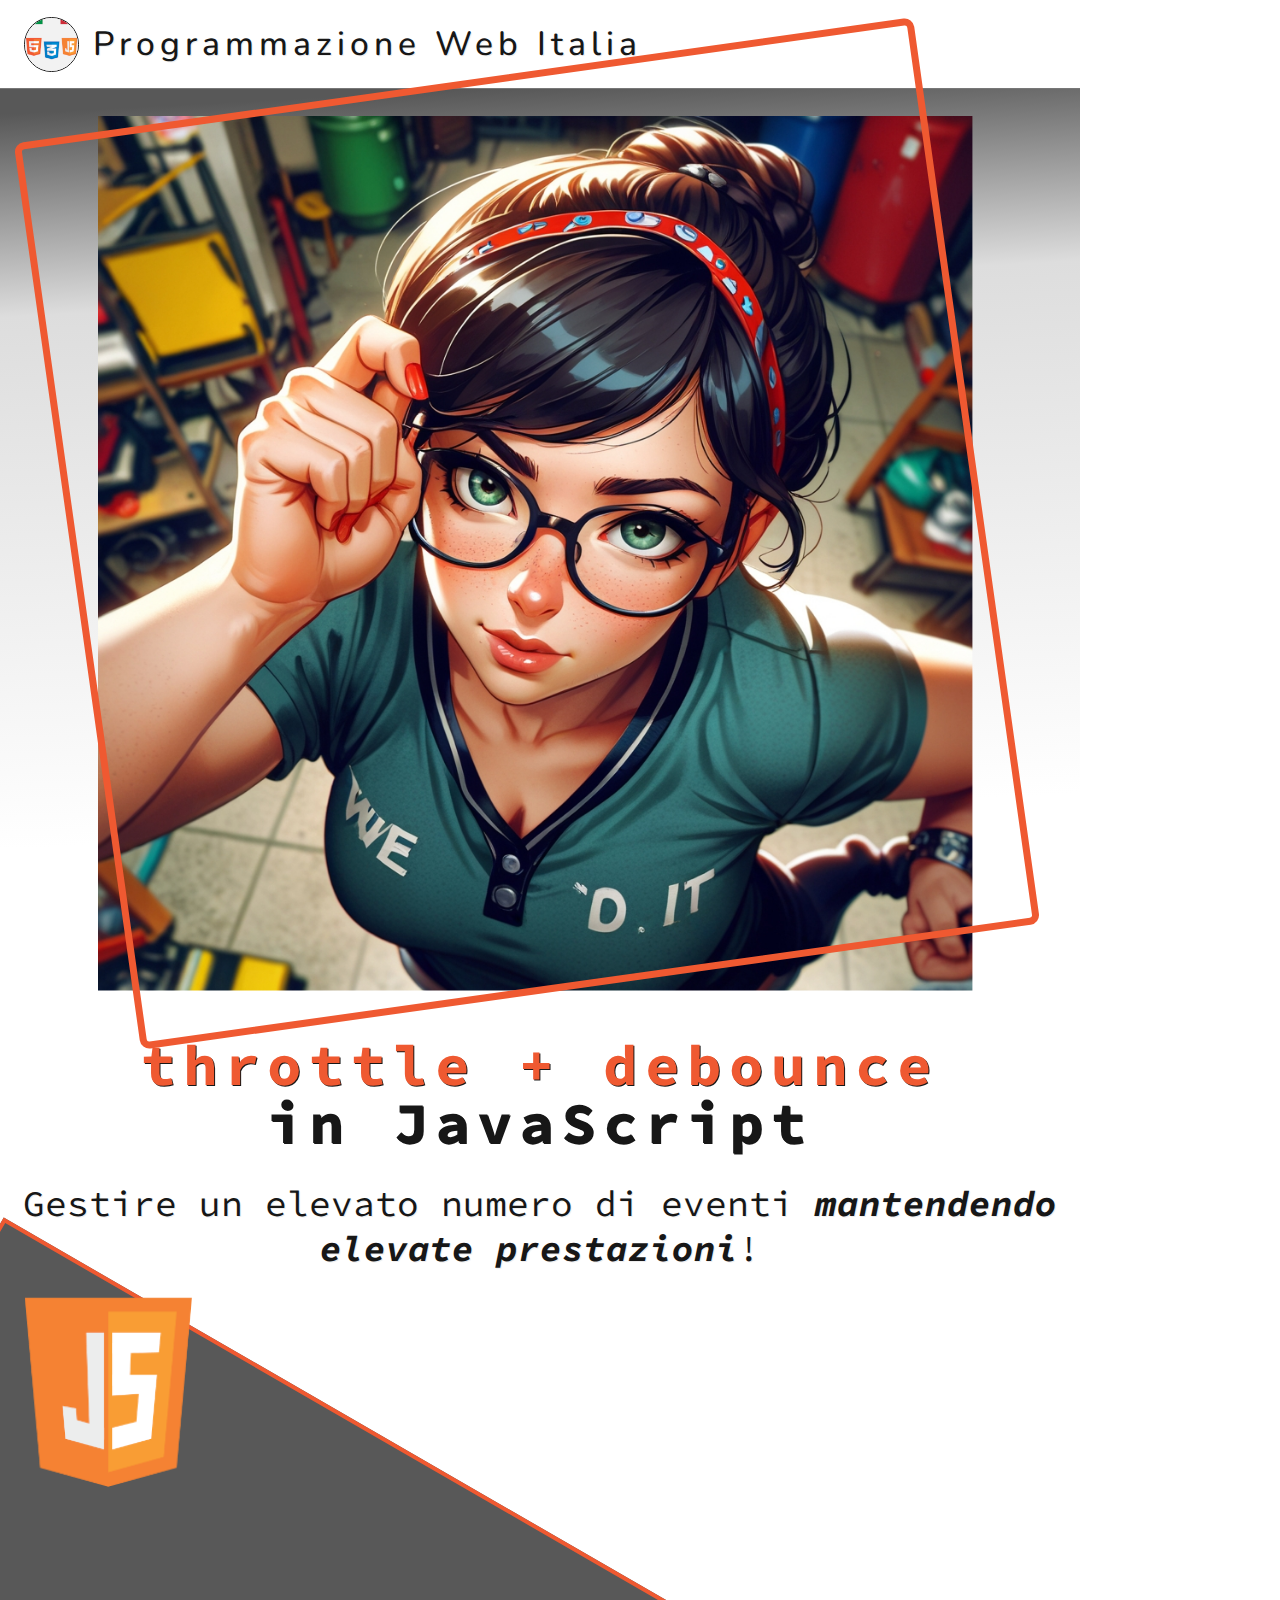
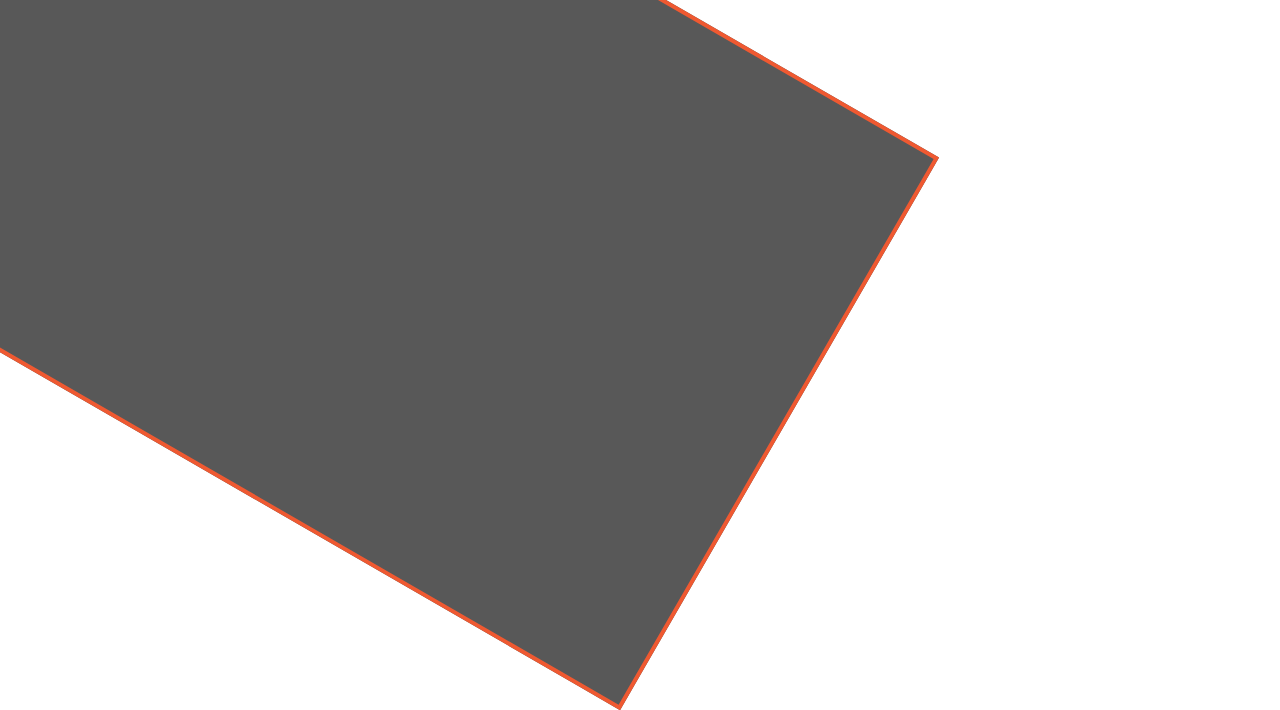
==== commit d82073d7: "Done" ====
--- a/index.html
+++ b/index.html
@@ -15,24 +15,24 @@
 </head>
 <body>
     <header>
-      <img src="./imgs/logo.png" alt="">
+      <img src="./imgs/logo-min.png" alt="">
       <span>Programmazione Web Italia</span>
     </header>
     <main>
       <div class="left">
-        <h1><span>srcset</span> in HTML5</h1>
-        <h2>Ottimizza il caricamento delle <br><em>immagini responsive</em>!</h2>
+        <h1><span>Throttle + Debounce</span> <br>in JavaScript</h1>
+        <h2>Gestire un elevato numero di eventi <em>mantendendo elevate prestazioni</em>!</h2>
         <!-- <div>
           <a class="btn" href="">Scopri l'articolo!</a>
         </div> -->
       </div>
       <div class="right">
-        <img src="./imgs/carbon.png" alt="">
+        <img src="./imgs/marisa.jpg" alt="">
         <div id="img"> </div>
       </div>
     </main>
     <footer>
-      <img src="./imgs/icons/html-min.png" alt="">
+      <img src="./imgs/icons/js-min.png" alt="">
       <span></span>
     </footer>
 </body>
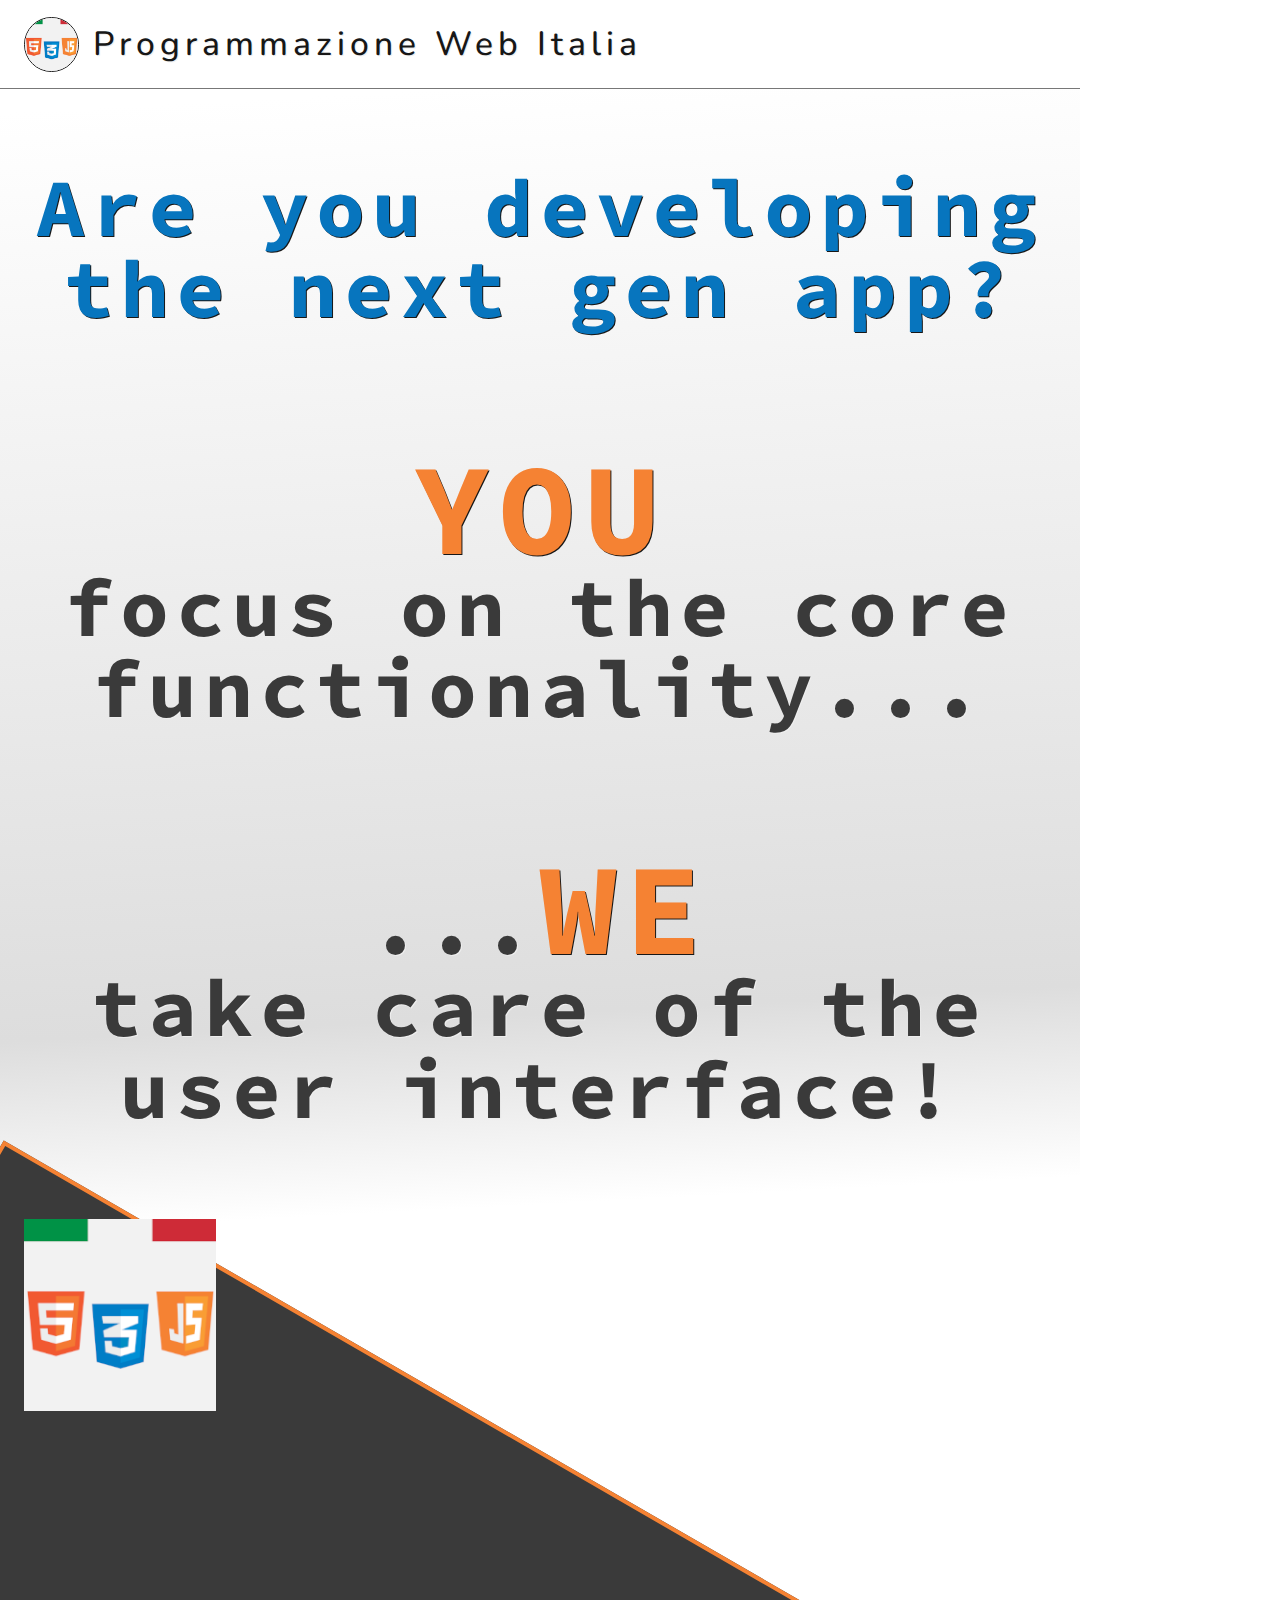
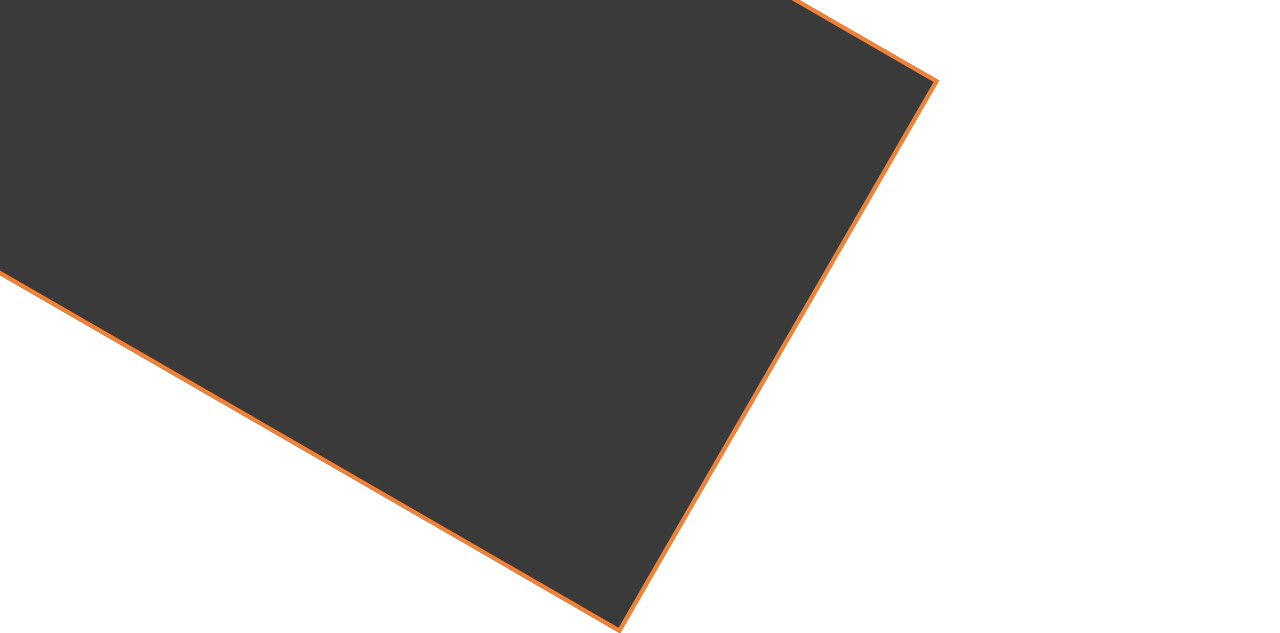
==== commit 34923683: "Done" ====
--- a/index.html
+++ b/index.html
@@ -15,24 +15,16 @@
 </head>
 <body>
     <header>
-      <img src="./imgs/logo-min.png" alt="">
+      <img src="./imgs/logo.png" alt="">
       <span>Programmazione Web Italia</span>
     </header>
     <main>
-      <div class="left">
-        <h1><span>Throttle + Debounce</span> <br>in JavaScript</h1>
-        <h2>Gestire un elevato numero di eventi <em>mantendendo elevate prestazioni</em>!</h2>
-        <!-- <div>
-          <a class="btn" href="">Scopri l'articolo!</a>
-        </div> -->
-      </div>
-      <div class="right">
-        <img src="./imgs/marisa.jpg" alt="">
-        <div id="img"> </div>
-      </div>
+      <h1 class="question">Are you developing the next gen app?</h1>
+      <h1><span>YOU</span><br> focus on the core functionality...</h1>
+      <h1>...<span>WE</span><br> take care of the user interface!</h1>
     </main>
     <footer>
-      <img src="./imgs/icons/js-min.png" alt="">
+      <img src="./imgs/logo.png" alt="">
       <span></span>
     </footer>
 </body>
--- a/style.css
+++ b/style.css
@@ -2,7 +2,7 @@
 
 :root {
   --black: #171717;
-  --gray: #585858;
+  --gray: #3a3a3a;
   --white: #EEEEEE;
   --blue: #5180df;
   --red: #dd2e2e;
@@ -17,8 +17,8 @@
   --coding: #999999;
   --sec: #96d1f3;
 
-  --topic: var(--html);
-  --cipot: ##3C7EF;
+  --topic: var(--js);
+  --cipot: #0775be;
 
   --footer: #255877;
   --footer-height: 2.4rem;
@@ -28,7 +28,8 @@
   --large: 1rem;
   --x-large: 2rem;
 
-  --font-size-bigger: 2.4rem;
+  --font-size-huge: 5.4rem;
+  --font-size-bigger: 3.4rem;
   --font-size-big: 1.4rem;
   --font-size-small: .75rem;
 
@@ -129,24 +130,29 @@
 /*MAIN*/
 main {
   display: flex;
-  flex-direction: column-reverse;
+  flex-direction: column;
   justify-content: space-around;
   align-items: center;
   flex-grow: 1;
   font-family: "Source Code Pro", monospace;
   text-shadow: 1px 1px var(--black);
   background: rgb(88,88,88);
-  background: linear-gradient(177deg, rgba(88,88,88,1) 2%, rgba(221,221,221,1) 18%, rgba(255,255,255,0) 60%);
+  /* background: linear-gradient(177deg, rgba(88,88,88,1) 2%, rgba(221,221,221,1) 18%, rgba(255,255,255,0) 60%); */
+  background: linear-gradient(177deg, rgba(255,255,255,1) 2%, rgba(221,221,221,1) 80%, rgba(88,88,88,0) 96%);
+  padding: 0.7rem 1rem;
+  color: var(--gray);
 }
 main h1 {
   text-shadow: 1px 1px var(--black);
   letter-spacing: 7px;
   margin-bottom: var(--medium);
+  text-align: center;
+  text-shadow: 1px 1px var(--white);
 }
 main h2 {
   font-weight: 400;
   color: var(--black);
-  text-shadow: 1px 1px var(--white);
+  
 }
 main h2 span {
   font-weight: bold;
@@ -154,7 +160,8 @@
 main h1 span {
   color: var(--topic);
   text-transform: uppercase;
-  text-transform: lowercase;
+  font-size: var(--font-size-huge);
+  text-shadow: 1px 1px var(--black);
 }
 main .left {
   margin-top: -5rem;
@@ -171,8 +178,8 @@
   border: 5px solid var(--cipot);
   padding: .4rem;
   border-radius: .4rem;
-  width: 875px;
-  height: auto;
+  width: 640px;
+  height: 640px;
 }
 main #img {
   position: absolute;
@@ -236,4 +243,9 @@
   background: var(--gray);
   border: 4px solid var(--topic);
   transform: rotate(30deg) translate(-22%, 7%);
+}
+
+.question {
+  color: var(--cipot);
+  text-shadow: 1px 1px var(--black);
 }